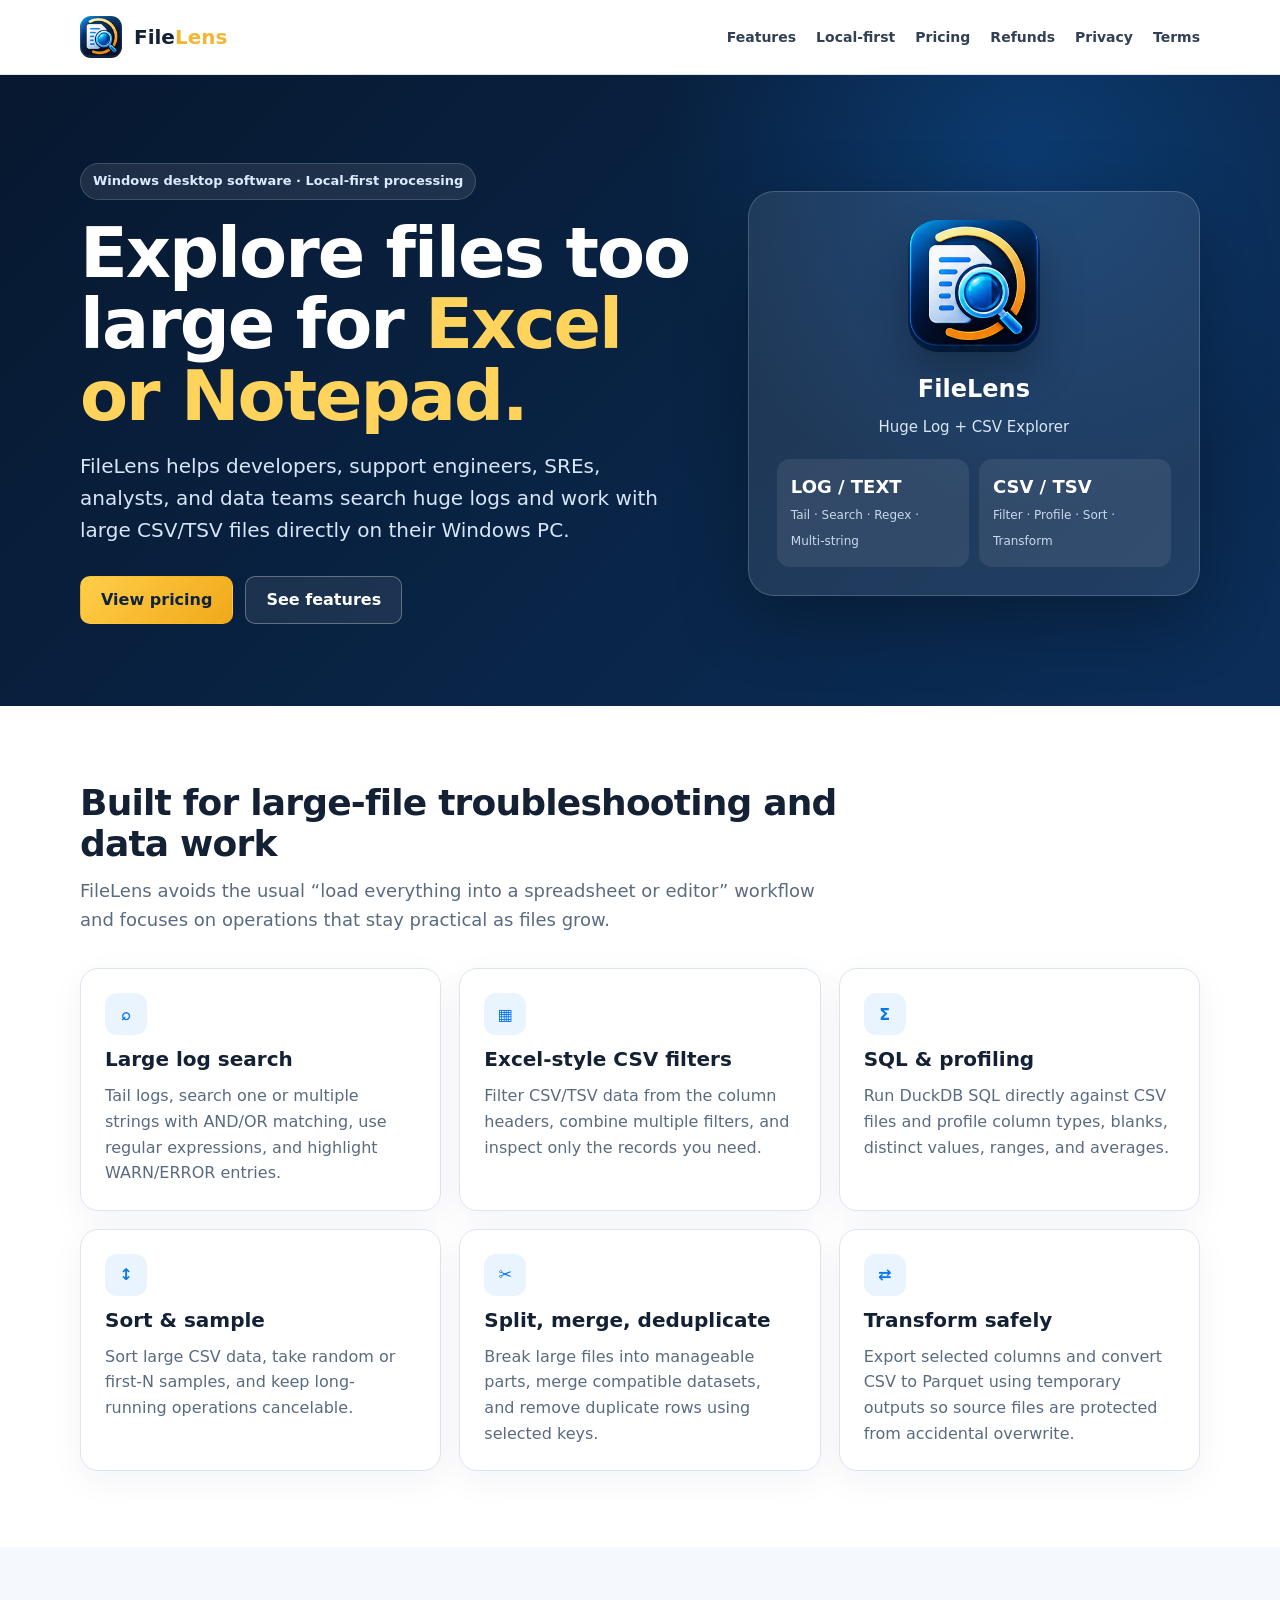
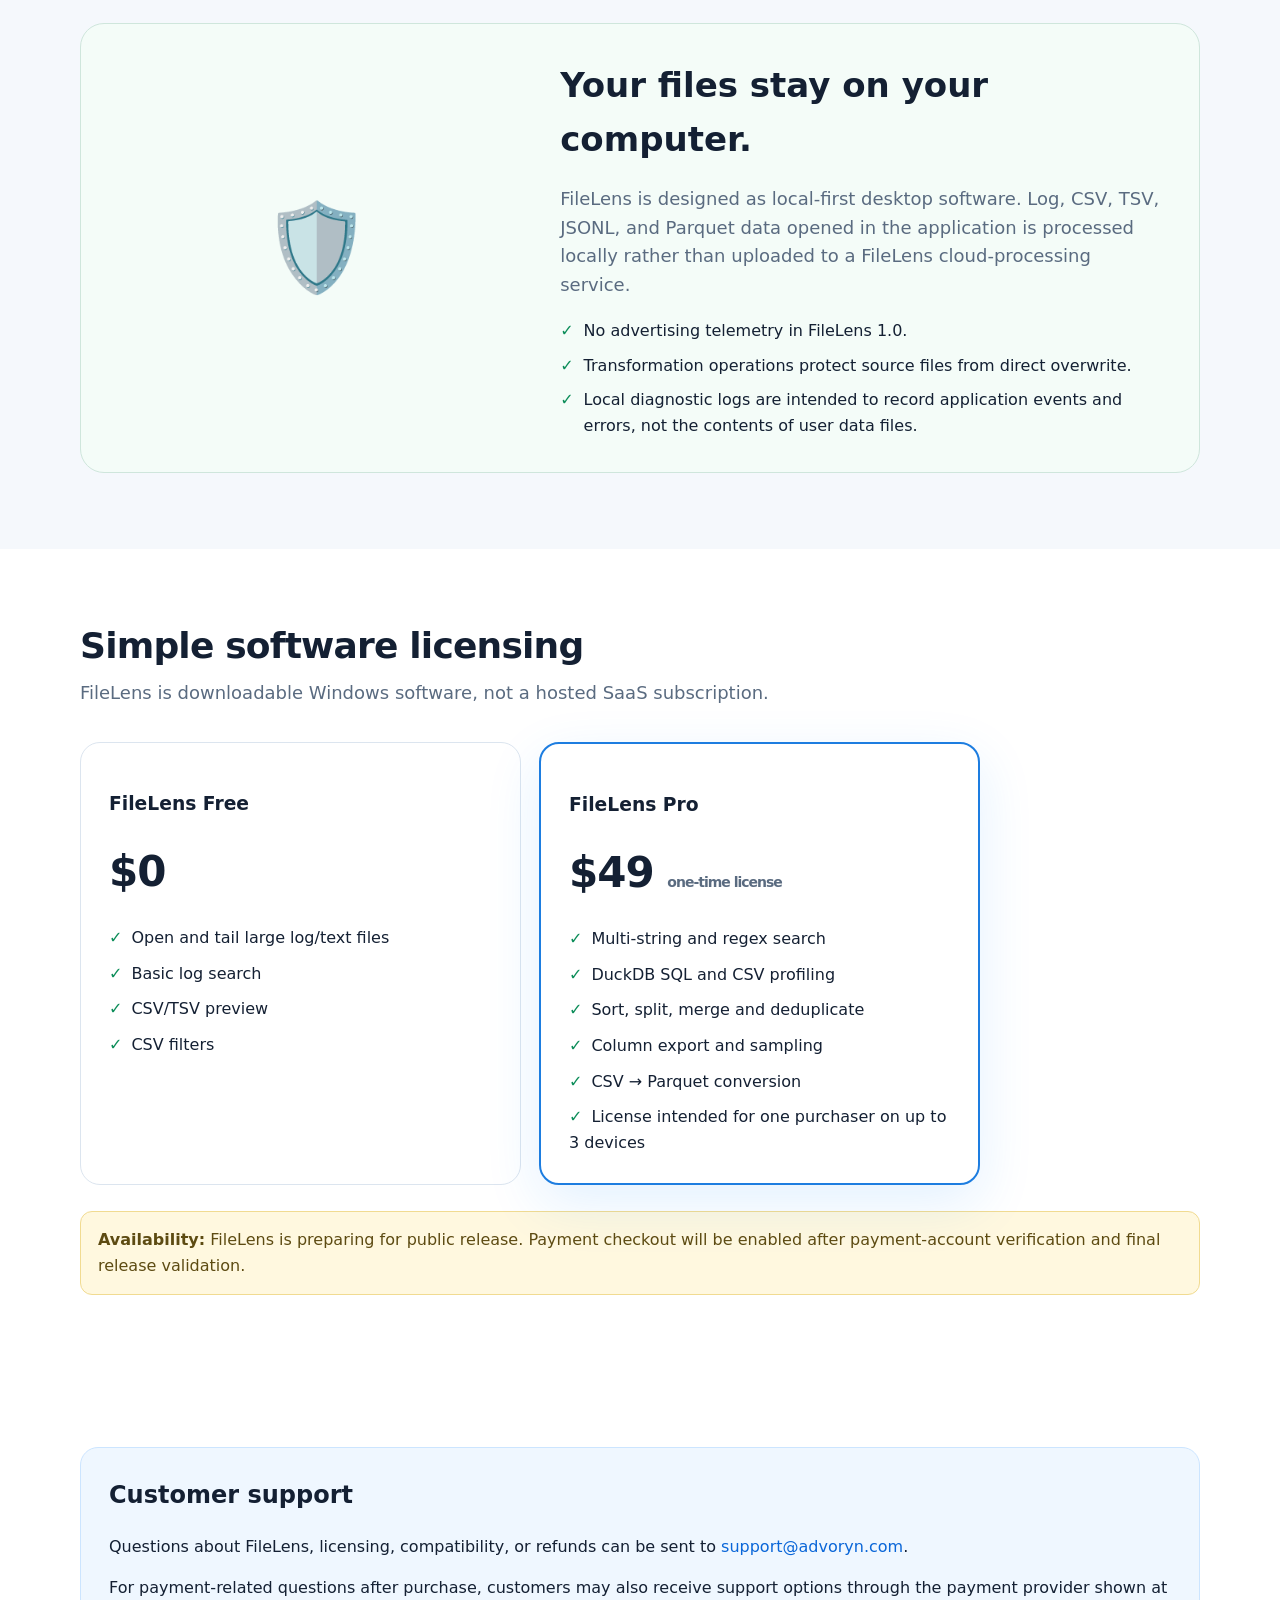
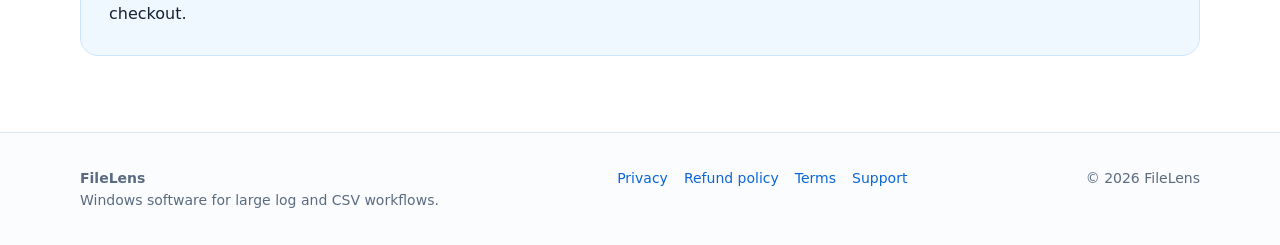
==== index.html @ ba4c7f87 "Add FileLens website Add FileLens website" ====
<!doctype html>
<html lang="en">
<head>
<meta charset="utf-8">
<meta name="viewport" content="width=device-width,initial-scale=1">
<title>FileLens — Huge Log + CSV Explorer for Windows</title>
<meta name="description" content="FileLens is a local-first Windows desktop utility for viewing, searching, filtering, profiling, sorting, splitting, merging, deduplicating, and transforming large log and CSV files.">
<link rel="icon" href="assets/favicon.ico">
<link rel="stylesheet" href="styles.css">
<meta property="og:title" content="FileLens — Huge Log + CSV Explorer">
<meta property="og:description" content="Explore files too large for Excel or Notepad. Local-first Windows desktop software.">
<meta property="og:image" content="assets/icon-512.png">
</head>
<body>

<header>
  <div class="container nav">
    <a class="brand" href="index.html"><img src="assets/icon-64.png" alt="FileLens icon"><span>File<b>Lens</b></span></a>
    <nav>
      <a href="index.html#features">Features</a>
      <a href="index.html#privacy">Local-first</a>
      <a href="index.html#pricing">Pricing</a>
      <a href="refund.html">Refunds</a>
      <a href="privacy.html">Privacy</a>
      <a href="terms.html">Terms</a>
    </nav>
  </div>
</header>

<main>
<section class="hero">
  <div class="container hero-grid">
    <div>
      <div class="eyebrow">Windows desktop software · Local-first processing</div>
      <h1>Explore files too large for <span class="gold">Excel or Notepad.</span></h1>
      <p>FileLens helps developers, support engineers, SREs, analysts, and data teams search huge logs and work with large CSV/TSV files directly on their Windows PC.</p>
      <div class="actions">
        <a class="btn btn-primary" href="#pricing">View pricing</a>
        <a class="btn btn-secondary" href="#features">See features</a>
      </div>
    </div>
    <div class="hero-card">
      <img src="assets/filelens-icon.png" alt="FileLens app icon">
      <h2 style="margin:0;text-align:center">FileLens</h2>
      <p style="font-size:15px;text-align:center;margin:6px auto 0">Huge Log + CSV Explorer</p>
      <div class="statline">
        <div class="stat"><b>LOG / TEXT</b><span>Tail · Search · Regex · Multi-string</span></div>
        <div class="stat"><b>CSV / TSV</b><span>Filter · Profile · Sort · Transform</span></div>
      </div>
    </div>
  </div>
</section>

<section id="features">
  <div class="container">
    <div class="section-title">
      <h2>Built for large-file troubleshooting and data work</h2>
      <p>FileLens avoids the usual “load everything into a spreadsheet or editor” workflow and focuses on operations that stay practical as files grow.</p>
    </div>
    <div class="grid">
      <div class="card"><div class="icon">⌕</div><h3>Large log search</h3><p>Tail logs, search one or multiple strings with AND/OR matching, use regular expressions, and highlight WARN/ERROR entries.</p></div>
      <div class="card"><div class="icon">▦</div><h3>Excel-style CSV filters</h3><p>Filter CSV/TSV data from the column headers, combine multiple filters, and inspect only the records you need.</p></div>
      <div class="card"><div class="icon">Σ</div><h3>SQL & profiling</h3><p>Run DuckDB SQL directly against CSV files and profile column types, blanks, distinct values, ranges, and averages.</p></div>
      <div class="card"><div class="icon">↕</div><h3>Sort & sample</h3><p>Sort large CSV data, take random or first-N samples, and keep long-running operations cancelable.</p></div>
      <div class="card"><div class="icon">✂</div><h3>Split, merge, deduplicate</h3><p>Break large files into manageable parts, merge compatible datasets, and remove duplicate rows using selected keys.</p></div>
      <div class="card"><div class="icon">⇄</div><h3>Transform safely</h3><p>Export selected columns and convert CSV to Parquet using temporary outputs so source files are protected from accidental overwrite.</p></div>
    </div>
  </div>
</section>

<section class="alt" id="privacy">
  <div class="container">
    <div class="local">
      <div class="shield">🛡️</div>
      <div>
        <h2 style="font-size:34px;margin:0 0 10px">Your files stay on your computer.</h2>
        <p style="color:var(--muted);font-size:18px">FileLens is designed as local-first desktop software. Log, CSV, TSV, JSONL, and Parquet data opened in the application is processed locally rather than uploaded to a FileLens cloud-processing service.</p>
        <div class="checks">
          <div class="check"><b>✓</b><span>No advertising telemetry in FileLens 1.0.</span></div>
          <div class="check"><b>✓</b><span>Transformation operations protect source files from direct overwrite.</span></div>
          <div class="check"><b>✓</b><span>Local diagnostic logs are intended to record application events and errors, not the contents of user data files.</span></div>
        </div>
      </div>
    </div>
  </div>
</section>

<section id="pricing">
  <div class="container">
    <div class="section-title">
      <h2>Simple software licensing</h2>
      <p>FileLens is downloadable Windows software, not a hosted SaaS subscription.</p>
    </div>
    <div class="pricing">
      <div class="price-card">
        <h3>FileLens Free</h3>
        <div class="price">$0</div>
        <ul class="feature-list">
          <li>Open and tail large log/text files</li>
          <li>Basic log search</li>
          <li>CSV/TSV preview</li>
          <li>CSV filters</li>
        </ul>
      </div>
      <div class="price-card pro">
        <h3>FileLens Pro</h3>
        <div class="price">$49 <small>one-time license</small></div>
        <ul class="feature-list">
          <li>Multi-string and regex search</li>
          <li>DuckDB SQL and CSV profiling</li>
          <li>Sort, split, merge and deduplicate</li>
          <li>Column export and sampling</li>
          <li>CSV → Parquet conversion</li>
          <li>License intended for one purchaser on up to 3 devices</li>
        </ul>
      </div>
    </div>
    <div class="note"><strong>Availability:</strong> FileLens is preparing for public release. Payment checkout will be enabled after payment-account verification and final release validation.</div>
  </div>
</section>

<section>
  <div class="container">
    <div class="contactbox">
      <h2 style="margin-top:0">Customer support</h2>
      <p>Questions about FileLens, licensing, compatibility, or refunds can be sent to <a href="mailto:support@advoryn.com">support@advoryn.com</a>.</p>
      <p style="margin-bottom:0">For payment-related questions after purchase, customers may also receive support options through the payment provider shown at checkout.</p>
    </div>
  </div>
</section>
</main>

<footer>
  <div class="container footer">
    <div><strong>FileLens</strong><br>Windows software for large log and CSV workflows.</div>
    <div class="footer-links">
      <a href="privacy.html">Privacy</a>
      <a href="refund.html">Refund policy</a>
      <a href="terms.html">Terms</a>
      <a href="mailto:support@advoryn.com">Support</a>
    </div>
    <div>© 2026 FileLens</div>
  </div>
</footer>

</body>
</html>
---- styles.css ----
:root{
  --navy:#07182f;
  --navy2:#0b2e59;
  --blue:#1688ff;
  --cyan:#41c7ff;
  --gold:#f2b632;
  --paper:#f5f8fc;
  --ink:#142033;
  --muted:#5a6b80;
  --line:#dce5ef;
  --white:#fff;
  --green:#0c8d59;
}
*{box-sizing:border-box}
html{scroll-behavior:smooth}
body{
  margin:0;
  font-family:Inter,ui-sans-serif,system-ui,-apple-system,"Segoe UI",Roboto,Arial,sans-serif;
  color:var(--ink);
  background:var(--white);
  line-height:1.6;
}
a{color:#0a66d8;text-decoration:none}
a:hover{text-decoration:underline}
.container{width:min(1120px,calc(100% - 36px));margin:auto}
header{
  position:sticky;top:0;z-index:20;
  background:rgba(255,255,255,.96);
  backdrop-filter:blur(12px);
  border-bottom:1px solid var(--line);
}
.nav{height:74px;display:flex;align-items:center;justify-content:space-between;gap:24px}
.brand{display:flex;align-items:center;gap:12px;font-weight:800;font-size:20px;color:var(--ink)}
.brand img{width:42px;height:42px;border-radius:11px}
.brand span b{color:var(--gold)}
nav{display:flex;gap:20px;align-items:center;flex-wrap:wrap}
nav a{color:#314055;font-weight:600;font-size:14px}
.hero{
  background:
    radial-gradient(circle at 80% 12%,rgba(22,136,255,.22),transparent 31%),
    linear-gradient(135deg,var(--navy),var(--navy2));
  color:white;
  padding:88px 0 82px;
  overflow:hidden;
}
.hero-grid{display:grid;grid-template-columns:1.15fr .85fr;gap:56px;align-items:center}
.eyebrow{
  display:inline-flex;align-items:center;gap:8px;padding:7px 12px;border-radius:999px;
  background:rgba(255,255,255,.09);border:1px solid rgba(255,255,255,.16);
  font-size:13px;font-weight:700;color:#dcecff
}
.hero h1{font-size:clamp(42px,6vw,70px);line-height:1.02;margin:18px 0 18px;letter-spacing:-2px}
.hero h1 .gold{color:#ffd35c}
.hero p{font-size:20px;color:#d7e6f8;max-width:720px;margin:0 0 30px}
.actions{display:flex;gap:12px;flex-wrap:wrap}
.btn{
  display:inline-flex;align-items:center;justify-content:center;
  min-height:48px;padding:0 20px;border-radius:10px;font-weight:800;border:1px solid transparent
}
.btn:hover{text-decoration:none;transform:translateY(-1px)}
.btn-primary{background:linear-gradient(135deg,#ffce4a,#f1a819);color:#10233b}
.btn-secondary{border-color:rgba(255,255,255,.3);color:white;background:rgba(255,255,255,.08)}
.hero-card{
  padding:28px;border-radius:26px;background:rgba(255,255,255,.09);
  border:1px solid rgba(255,255,255,.18);box-shadow:0 24px 70px rgba(0,0,0,.28)
}
.hero-card img{width:132px;height:132px;border-radius:30px;display:block;margin:0 auto 18px;box-shadow:0 20px 44px rgba(0,0,0,.28)}
.statline{display:grid;grid-template-columns:1fr 1fr;gap:10px;margin-top:20px}
.stat{padding:14px;border-radius:13px;background:rgba(255,255,255,.08)}
.stat b{display:block;font-size:18px;color:#fff}.stat span{font-size:12px;color:#c7d9ec}
section{padding:76px 0}
.section-title{max-width:760px;margin-bottom:34px}
.section-title h2{font-size:36px;line-height:1.15;margin:0 0 12px;letter-spacing:-.8px}
.section-title p{color:var(--muted);font-size:18px;margin:0}
.grid{display:grid;grid-template-columns:repeat(3,1fr);gap:18px}
.card{border:1px solid var(--line);border-radius:18px;padding:24px;background:white;box-shadow:0 10px 35px rgba(11,46,89,.05)}
.card h3{margin:8px 0 8px;font-size:20px}.card p{margin:0;color:var(--muted)}
.icon{
  width:42px;height:42px;border-radius:12px;background:#eaf4ff;color:#0877e7;
  display:flex;align-items:center;justify-content:center;font-weight:900
}
.alt{background:var(--paper)}
.local{
  display:grid;grid-template-columns:.8fr 1.2fr;gap:42px;align-items:center;
  padding:34px;border:1px solid #cfe6dc;border-radius:24px;background:#f4fcf8
}
.shield{font-size:86px;text-align:center}
.checks{display:grid;gap:9px;margin-top:18px}
.check{display:flex;gap:10px;align-items:flex-start}.check b{color:var(--green)}
.pricing{display:grid;grid-template-columns:1fr 1fr;gap:18px;max-width:900px}
.price-card{border:1px solid var(--line);border-radius:20px;padding:28px;background:white}
.price-card.pro{border:2px solid #1d7de0;box-shadow:0 18px 55px rgba(22,136,255,.12)}
.price{font-size:42px;font-weight:900;letter-spacing:-1px}.price small{font-size:14px;font-weight:600;color:var(--muted)}
.feature-list{padding:0;margin:20px 0 0;list-style:none;display:grid;gap:10px}
.feature-list li:before{content:"✓";font-weight:900;color:var(--green);margin-right:9px}
.note{
  margin-top:26px;padding:15px 17px;border-radius:12px;background:#fff8df;border:1px solid #f1db91;color:#5d4b12
}
.legal{
  max-width:860px;
}
.legal h1{font-size:42px;line-height:1.12;margin:0 0 10px}
.legal h2{font-size:24px;margin:34px 0 8px}
.legal p,.legal li{color:#3d4c60}
.legal .meta{color:var(--muted);margin-bottom:34px}
.contactbox{padding:28px;border-radius:18px;background:#eff7ff;border:1px solid #cce5ff}
footer{padding:34px 0;border-top:1px solid var(--line);background:#fbfcfe}
.footer{display:flex;justify-content:space-between;gap:24px;align-items:flex-start;flex-wrap:wrap;color:var(--muted);font-size:14px}
.footer-links{display:flex;gap:16px;flex-wrap:wrap}
@media(max-width:850px){
  .hero-grid,.local{grid-template-columns:1fr}.hero-card{max-width:520px}
  .grid{grid-template-columns:1fr 1fr}.pricing{grid-template-columns:1fr}
}
@media(max-width:600px){
  nav{display:none}.hero{padding:62px 0}.grid{grid-template-columns:1fr}
  .hero h1{letter-spacing:-1px}.statline{grid-template-columns:1fr}
}
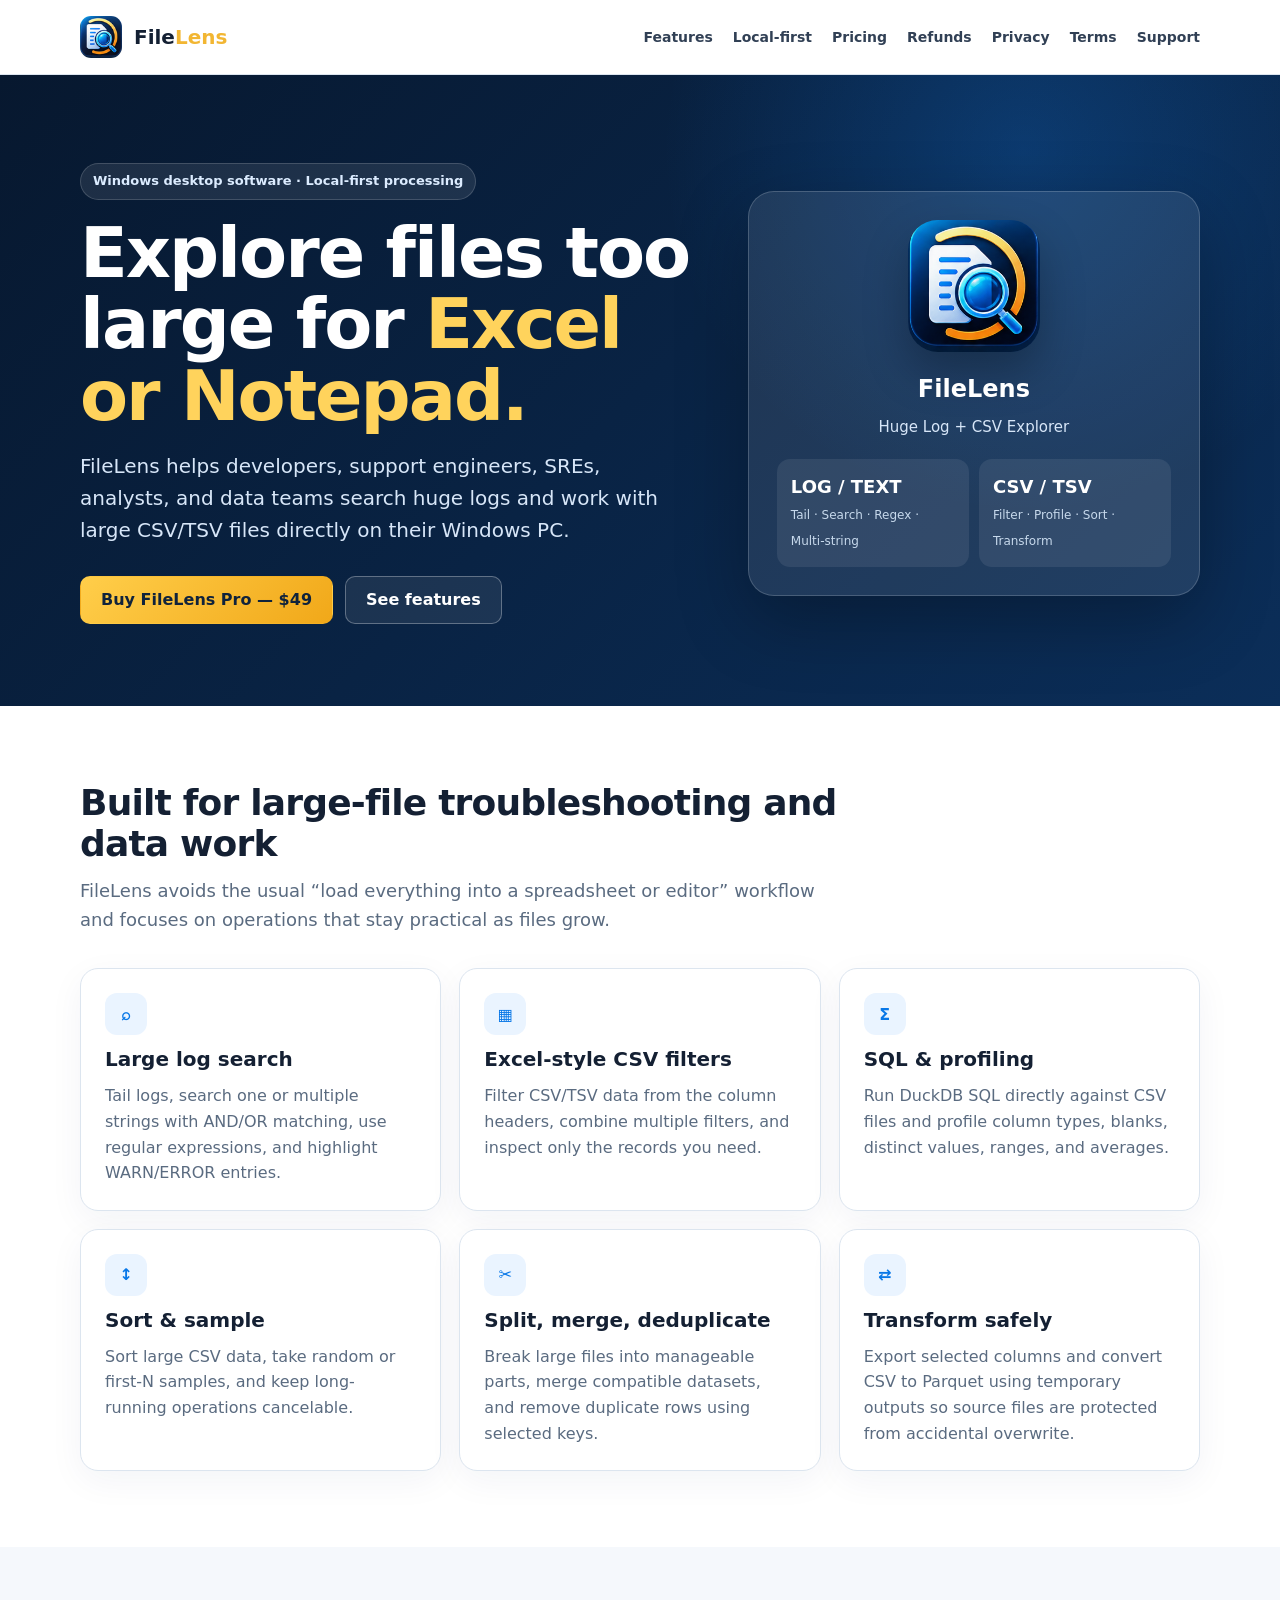
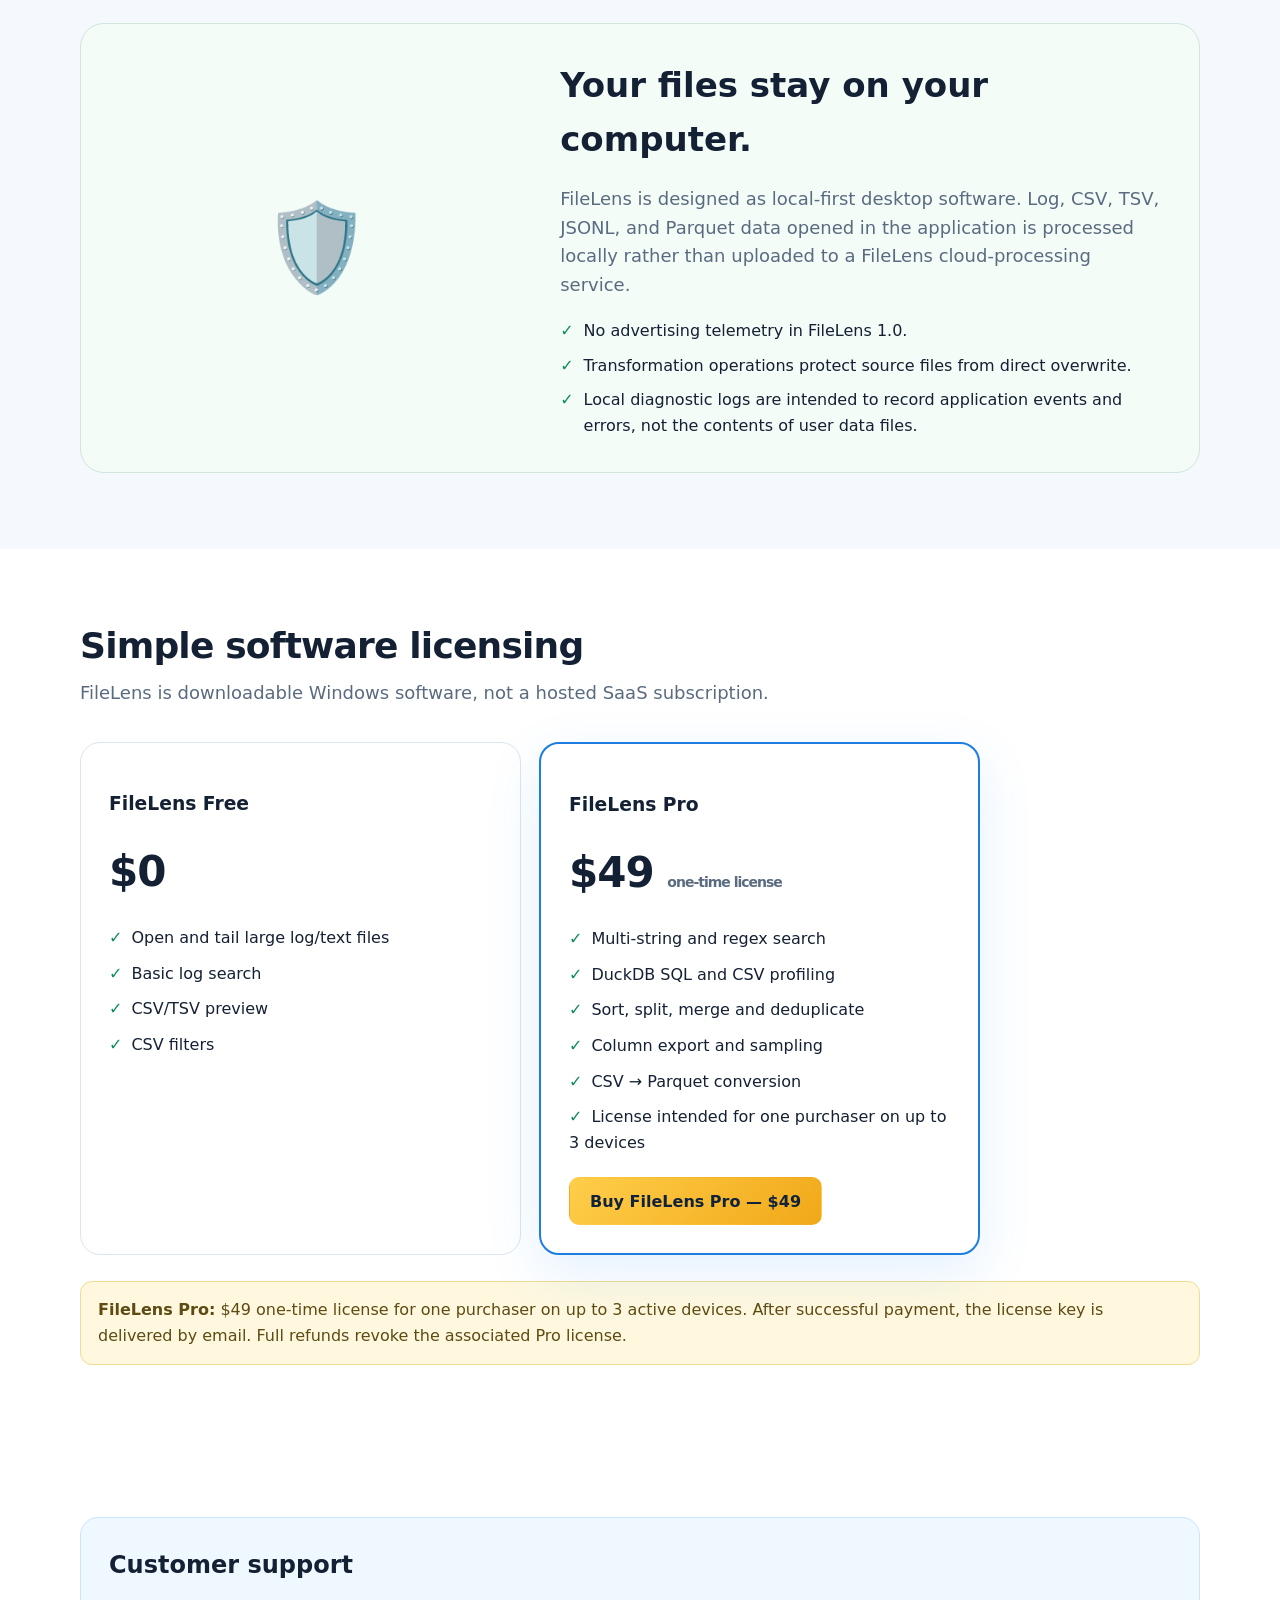
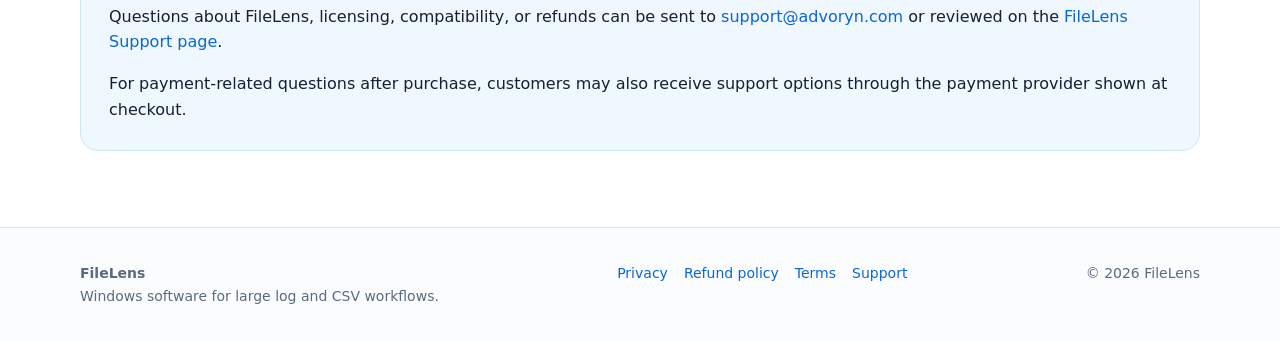
==== commit 32dee663: "Enable live FileLens Pro checkout" ====
--- a/index.html
+++ b/index.html
@@ -23,6 +23,7 @@
       <a href="refund.html">Refunds</a>
       <a href="privacy.html">Privacy</a>
       <a href="terms.html">Terms</a>
+      <a href="support.html">Support</a>
     </nav>
   </div>
 </header>
@@ -35,7 +36,7 @@
       <h1>Explore files too large for <span class="gold">Excel or Notepad.</span></h1>
       <p>FileLens helps developers, support engineers, SREs, analysts, and data teams search huge logs and work with large CSV/TSV files directly on their Windows PC.</p>
       <div class="actions">
-        <a class="btn btn-primary" href="#pricing">View pricing</a>
+        <a class="btn btn-primary" href="https://buy.stripe.com/dRmaEXgcA8Wy4zS3uO4c800" target="_blank" rel="noopener noreferrer">Buy FileLens Pro — $49</a>
         <a class="btn btn-secondary" href="#features">See features</a>
       </div>
     </div>
@@ -113,9 +114,10 @@
           <li>CSV → Parquet conversion</li>
           <li>License intended for one purchaser on up to 3 devices</li>
         </ul>
+        <div style="margin-top:22px"><a class="btn btn-primary" href="https://buy.stripe.com/dRmaEXgcA8Wy4zS3uO4c800" target="_blank" rel="noopener noreferrer">Buy FileLens Pro — $49</a></div>
       </div>
     </div>
-    <div class="note"><strong>Availability:</strong> FileLens is preparing for public release. Payment checkout will be enabled after payment-account verification and final release validation.</div>
+    <div class="note"><strong>FileLens Pro:</strong> $49 one-time license for one purchaser on up to 3 active devices. After successful payment, the license key is delivered by email. Full refunds revoke the associated Pro license.</div>
   </div>
 </section>
 
@@ -123,7 +125,7 @@
   <div class="container">
     <div class="contactbox">
       <h2 style="margin-top:0">Customer support</h2>
-      <p>Questions about FileLens, licensing, compatibility, or refunds can be sent to <a href="mailto:support@advoryn.com">support@advoryn.com</a>.</p>
+      <p>Questions about FileLens, licensing, compatibility, or refunds can be sent to <a href="mailto:support@advoryn.com">support@advoryn.com</a> or reviewed on the <a href="support.html">FileLens Support page</a>.</p>
       <p style="margin-bottom:0">For payment-related questions after purchase, customers may also receive support options through the payment provider shown at checkout.</p>
     </div>
   </div>
@@ -137,7 +139,7 @@
       <a href="privacy.html">Privacy</a>
       <a href="refund.html">Refund policy</a>
       <a href="terms.html">Terms</a>
-      <a href="mailto:support@advoryn.com">Support</a>
+      <a href="support.html">Support</a>
     </div>
     <div>© 2026 FileLens</div>
   </div>
